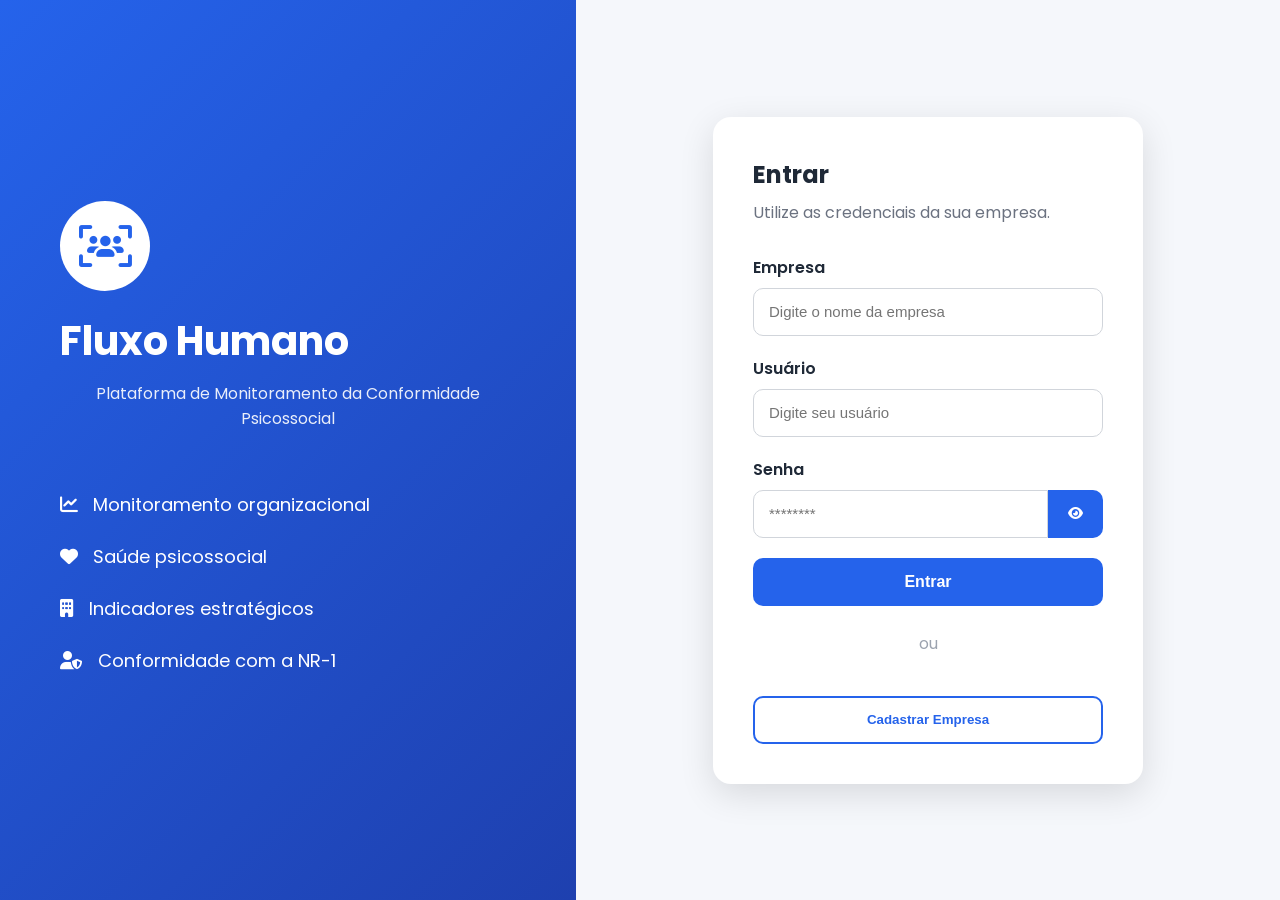
==== index.html @ d3d07850 "oi" ====
<!DOCTYPE html>
<html lang="pt-BR">

<head>

    <meta charset="UTF-8">

    <meta name="viewport" content="width=device-width, initial-scale=1.0">

    <title>Fluxo Humano</title>

    <link rel="stylesheet" href="style.css">

    <link rel="preconnect" href="https://fonts.googleapis.com">

    <link rel="preconnect" href="https://fonts.gstatic.com" crossorigin>

    <link href="https://fonts.googleapis.com/css2?family=Poppins:wght@300;400;500;600;700&display=swap" rel="stylesheet">

    <link rel="stylesheet"
          href="https://cdnjs.cloudflare.com/ajax/libs/font-awesome/6.7.2/css/all.min.css">

</head>

<body>

<div class="loginContainer">

    <!-- LADO ESQUERDO -->

    <div class="loginEsquerda">

        <div class="logoArea">

            <div class="logo">

                <i class="fa-solid fa-users-viewfinder"></i>

            </div>

            <h1>

                Fluxo Humano

            </h1>

            <p>

                Plataforma de Monitoramento da Conformidade Psicossocial

            </p>

        </div>

        <div class="descricao">

            <div class="descricaoItem">

                <i class="fa-solid fa-chart-line"></i>

                <span>

                    Monitoramento organizacional

                </span>

            </div>

            <div class="descricaoItem">

                <i class="fa-solid fa-heart"></i>

                <span>

                    Saúde psicossocial

                </span>

            </div>

            <div class="descricaoItem">

                <i class="fa-solid fa-building"></i>

                <span>

                    Indicadores estratégicos

                </span>

            </div>

            <div class="descricaoItem">

                <i class="fa-solid fa-user-shield"></i>

                <span>

                    Conformidade com a NR-1

                </span>

            </div>

        </div>

    </div>

    <!-- LADO DIREITO -->

    <div class="loginDireita">

        <div class="loginCard">

            <h2>

                Entrar

            </h2>

            <p>

                Utilize as credenciais da sua empresa.

            </p>

            <div class="campo">

                <label>

                    Empresa

                </label>

                <input
                    type="text"
                    id="empresa"
                    placeholder="Digite o nome da empresa">

            </div>

            <div class="campo">

                <label>

                    Usuário

                </label>

                <input
                    type="text"
                    id="usuario"
                    placeholder="Digite seu usuário">

            </div>

            <div class="campo">

                <label>

                    Senha

                </label>

                <div class="senhaBox">

                    <input
                        type="password"
                        id="senha"
                        placeholder="********">

                    <button
                        id="mostrarSenha"
                        type="button">

                        <i class="fa-solid fa-eye"></i>

                    </button>

                </div>

            </div>

            <button
                id="btnLogin"
                class="botaoPrincipal">

                Entrar

            </button>

            <div class="linhaSeparadora">

                <span>

                    ou

                </span>

            </div>

            <button
                id="btnCadastro"
                class="botaoSecundario">

                Cadastrar Empresa

            </button>

            </div>

        </div>

    </div>

</div>

<script src="js/banco.js"></script>
<script src="js/login.js"></script>

</body>

</html>
---- style.css ----
/* =====================================
   FLUXO HUMANO
   STYLE.CSS - PARTE 1
===================================== */

*{
    margin:0;
    padding:0;
    box-sizing:border-box;
}

:root{

    --azul:#2563eb;
    --azulEscuro:#1e40af;
    --cinza:#f5f7fb;
    --cinza2:#e5e7eb;
    --texto:#1f2937;
    --verde:#16a34a;
    --amarelo:#f59e0b;
    --vermelho:#dc2626;
    --branco:#ffffff;

}

body{

    font-family:'Poppins',sans-serif;
    background:var(--cinza);
    color:var(--texto);

}

/* =========================
LOGIN
========================= */

.loginContainer{

    display:flex;
    min-height:100vh;

}

.loginEsquerda{

    width:45%;
    background:linear-gradient(135deg,var(--azul),var(--azulEscuro));
    color:white;

    display:flex;
    flex-direction:column;
    justify-content:center;
    align-items:center;

    padding:60px;

}

.loginDireita{

    width:55%;

    display:flex;

    justify-content:center;

    align-items:center;

    padding:40px;

}

.logo{

    width:90px;

    height:90px;

    border-radius:50%;

    background:white;

    color:var(--azul);

    display:flex;

    justify-content:center;

    align-items:center;

    font-size:42px;

    margin-bottom:20px;

}

.logoArea h1{

    font-size:40px;

    margin-bottom:10px;

}

.logoArea p{

    opacity:.9;

    text-align:center;

}

.descricao{

    margin-top:60px;

    width:100%;

}

.descricaoItem{

    display:flex;

    align-items:center;

    gap:15px;

    margin-bottom:25px;

    font-size:18px;

}

.loginCard{

    background:white;

    width:430px;

    padding:40px;

    border-radius:18px;

    box-shadow:0 10px 35px rgba(0,0,0,.12);

}

.loginCard h2{

    margin-bottom:8px;

}

.loginCard p{

    color:#6b7280;

    margin-bottom:30px;

}

/* =========================
FORMULÁRIOS
========================= */

.campo{

    display:flex;

    flex-direction:column;

    margin-bottom:20px;

}

.campo label{

    font-weight:600;

    margin-bottom:8px;

}

.campo input,
.campo select{

    height:48px;

    border:1px solid #d1d5db;

    border-radius:10px;

    padding:0 15px;

    font-size:15px;

    outline:none;

    transition:.2s;

}

.campo input:focus,
.campo select:focus{

    border-color:var(--azul);

}

.senhaBox{

    display:flex;

}

.senhaBox input{

    flex:1;

    border-radius:10px 0 0 10px;

}

.senhaBox button{

    width:55px;

    border:none;

    background:var(--azul);

    color:white;

    border-radius:0 10px 10px 0;

    cursor:pointer;

}

/* =========================
BOTÕES
========================= */

.botaoPrincipal{

    width:100%;

    height:48px;

    border:none;

    border-radius:10px;

    background:var(--azul);

    color:white;

    font-size:16px;

    font-weight:600;

    cursor:pointer;

    transition:.2s;

}

.botaoPrincipal:hover{

    background:var(--azulEscuro);

}

.botaoSecundario{

    width:100%;

    height:48px;

    margin-top:15px;

    border:2px solid var(--azul);

    background:white;

    color:var(--azul);

    border-radius:10px;

    font-weight:600;

    cursor:pointer;

}

.linhaSeparadora{

    display:flex;

    align-items:center;

    justify-content:center;

    margin:25px 0;

    color:#9ca3af;

}

.contaDemo{

    margin-top:30px;

    background:#eff6ff;

    padding:20px;

    border-radius:12px;

}

.demoItem{

    margin-top:8px;

}
/* =====================================
   STYLE.CSS - PARTE 2
   SIDEBAR E DASHBOARD
===================================== */

.layout{

    display:flex;

    min-height:100vh;

}

/* =========================
SIDEBAR
========================= */

.sidebar{

    width:260px;

    background:#1e293b;

    color:white;

    display:flex;

    flex-direction:column;

    justify-content:space-between;

    position:fixed;

    top:0;

    left:0;

    bottom:0;

    padding:25px;

}

.logoSidebar{

    text-align:center;

    margin-bottom:40px;

}

.logoSidebar i{

    font-size:42px;

    margin-bottom:15px;

    color:#60a5fa;

}

.logoSidebar h2{

    font-size:26px;

}

.sidebar nav{

    display:flex;

    flex-direction:column;

    gap:12px;

}

.sidebar button{

    width:100%;

    height:50px;

    border:none;

    border-radius:12px;

    background:transparent;

    color:white;

    font-size:16px;

    text-align:left;

    padding:0 18px;

    cursor:pointer;

    transition:.2s;

}

.sidebar button i{

    width:28px;

}

.sidebar button:hover{

    background:#334155;

}

.sidebar .ativo{

    background:var(--azul);

}

#logout,
#logoutFuncionario{

    margin-top:25px;

    background:#dc2626;

}

#logout:hover,
#logoutFuncionario:hover{

    background:#b91c1c;

}

/* =========================
CONTEÚDO
========================= */

.conteudo{

    margin-left:260px;

    width:calc(100% - 260px);

    padding:35px;

}

/* =========================
TOPO
========================= */

.topo{

    display:flex;

    justify-content:space-between;

    align-items:center;

    margin-bottom:30px;

}

.topo h1{

    font-size:32px;

    margin-bottom:6px;

}

.topo p{

    color:#6b7280;

}

/* =========================
STATUS
========================= */

.statusEmpresa{

    background:white;

    border-radius:18px;

    padding:25px;

    display:flex;

    align-items:center;

    gap:20px;

    margin-bottom:30px;

    box-shadow:0 8px 20px rgba(0,0,0,.08);

}

.statusIcone{

    width:70px;

    height:70px;

    border-radius:50%;

    background:#dcfce7;

    display:flex;

    justify-content:center;

    align-items:center;

    font-size:34px;

}

/* =========================
CARDS
========================= */

.cards{

    display:grid;

    grid-template-columns:repeat(4,1fr);

    gap:20px;

    margin-bottom:30px;

}

.card{

    background:white;

    border-radius:18px;

    padding:25px;

    box-shadow:0 8px 20px rgba(0,0,0,.08);

}

.card h3{

    color:#6b7280;

    margin-bottom:10px;

    font-size:15px;

}

.card h1{

    font-size:38px;

    color:var(--azul);

}

/* =========================
CARD GRANDE
========================= */

.cardGrande{

    background:white;

    border-radius:18px;

    padding:25px;

    margin-bottom:30px;

    box-shadow:0 8px 20px rgba(0,0,0,.08);

}

.cardGrande h2{

    margin-bottom:20px;

}

/* =========================
PÁGINAS
========================= */

.pagina{

    display:none;

}

.pagina.ativa{

    display:block;

}
/* =====================================
   STYLE.CSS - PARTE 3
   TABELAS, FORMULÁRIOS E FUNCIONÁRIO
===================================== */

/* =========================
TABELAS
========================= */

table{

    width:100%;

    border-collapse:collapse;

    margin-top:20px;

}

table th{

    background:#2563eb;

    color:white;

    padding:15px;

    text-align:left;

    font-size:15px;

}

table td{

    padding:15px;

    border-bottom:1px solid #e5e7eb;

    font-size:15px;

}

table tr:hover{

    background:#f8fafc;

}

/* =========================
FORMULÁRIOS
========================= */

.formGrid{

    display:grid;

    grid-template-columns:repeat(2,1fr);

    gap:20px;

}

.empresaGrid{

    display:grid;

    grid-template-columns:repeat(2,1fr);

    gap:25px;

}

.empresaGrid strong{

    color:#2563eb;

    display:block;

    margin-bottom:6px;

}

/* =========================
BOTÕES DE PONTO
========================= */

.botoesPonto{

    display:grid;

    grid-template-columns:repeat(2,1fr);

    gap:15px;

    margin-top:25px;

}

/* =========================
EMOÇÕES
========================= */

.humores{

    display:flex;

    gap:20px;

    justify-content:center;

    margin:35px 0;

}

.humor{

    flex:1;

    background:#f8fafc;

    border:3px solid transparent;

    border-radius:18px;

    padding:30px;

    text-align:center;

    cursor:pointer;

    transition:.25s;

    user-select:none;

}

.humor:hover{

    transform:translateY(-5px);

    box-shadow:0 10px 25px rgba(0,0,0,.10);

}

.humor.ativo{

    border-color:#2563eb;

    background:#eff6ff;

}

.humor{

    font-size:48px;

}

.humor h3{

    margin-top:15px;

    font-size:18px;

    color:#374151;

}

/* =========================
RECOMENDAÇÕES
========================= */

.listaRecomendacoes{

    display:flex;

    flex-direction:column;

    gap:15px;

}

.recomendacao{

    background:#eff6ff;

    border-left:5px solid #2563eb;

    padding:15px;

    border-radius:10px;

}

/* =========================
MENSAGEM
========================= */

#mensagemSucesso{

    display:none;

    text-align:center;

}

#mensagemSucesso h2{

    color:#16a34a;

    margin-bottom:10px;

}

/* =========================
CADASTRO
========================= */

.cadastroContainer{

    min-height:100vh;

    display:flex;

    justify-content:center;

    align-items:center;

    padding:40px;

    background:#f5f7fb;

}

.cadastroCard{

    width:700px;

    background:white;

    border-radius:20px;

    padding:40px;

    box-shadow:0 10px 30px rgba(0,0,0,.12);

}

.topoCadastro{

    text-align:center;

    margin-bottom:35px;

}

.iconeCadastro{

    width:80px;

    height:80px;

    margin:auto;

    margin-bottom:20px;

    border-radius:50%;

    background:#2563eb;

    color:white;

    display:flex;

    justify-content:center;

    align-items:center;

    font-size:34px;

}

/* =========================
RESPONSIVIDADE
========================= */

@media(max-width:1100px){

.cards{

    grid-template-columns:repeat(2,1fr);

}

.formGrid{

    grid-template-columns:1fr;

}

.empresaGrid{

    grid-template-columns:1fr;

}

}

@media(max-width:850px){

.loginContainer{

    flex-direction:column;

}

.loginEsquerda,

.loginDireita{

    width:100%;

}

.sidebar{

    width:100%;

    height:auto;

    position:relative;

}

.conteudo{

    width:100%;

    margin-left:0;

}

.humores{

    flex-direction:column;

}

.botoesPonto{

    grid-template-columns:1fr;

}

.cards{

    grid-template-columns:1fr;

}

table{

    display:block;

    overflow-x:auto;

}

}

@media(max-width:600px){

.loginCard{

    width:100%;

}

.cadastroCard{

    width:100%;

    padding:25px;

}

.topo h1{

    font-size:24px;

}

.card h1{

    font-size:30px;

}

}

.cardGrafico{

background:#fff;

padding:25px;

border-radius:18px;

box-shadow:0 8px 20px rgba(0,0,0,.08);

margin-top:25px;

}

.tituloGrafico{

display:flex;

justify-content:space-between;

align-items:center;

margin-bottom:18px;

}

.tituloGrafico h2{

font-size:22px;

margin:0;

}

.tituloGrafico p{

margin-top:5px;

color:#777;

font-size:14px;

}

.graficoContainer{

height:260px;

position:relative;

}

#graficoICPO{

width:100%!important;

height:260px!important;

}
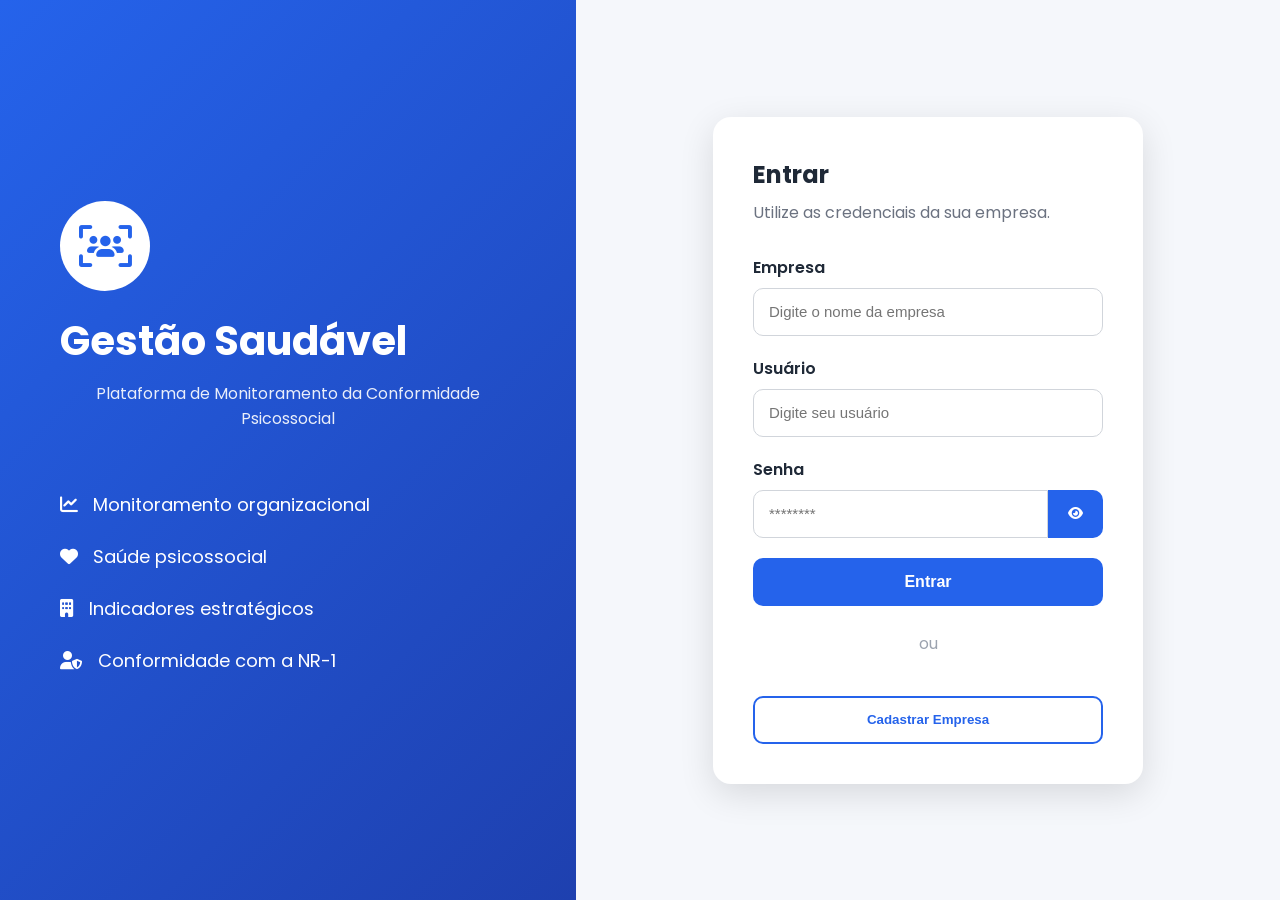
==== commit a3984ebd: "oi" ====
--- a/index.html
+++ b/index.html
@@ -7,7 +7,7 @@
 
     <meta name="viewport" content="width=device-width, initial-scale=1.0">
 
-    <title>Fluxo Humano</title>
+    <title>Gestão Saudável</title>
 
     <link rel="stylesheet" href="style.css">
 
@@ -40,7 +40,7 @@
 
             <h1>
 
-                Fluxo Humano
+                Gestão Saudável
 
             </h1>
 
--- a/style.css
+++ b/style.css
@@ -1,5 +1,5 @@
 /* =====================================
-   FLUXO HUMANO
+   Gestão Saudável
    STYLE.CSS - PARTE 1
 ===================================== */
 
